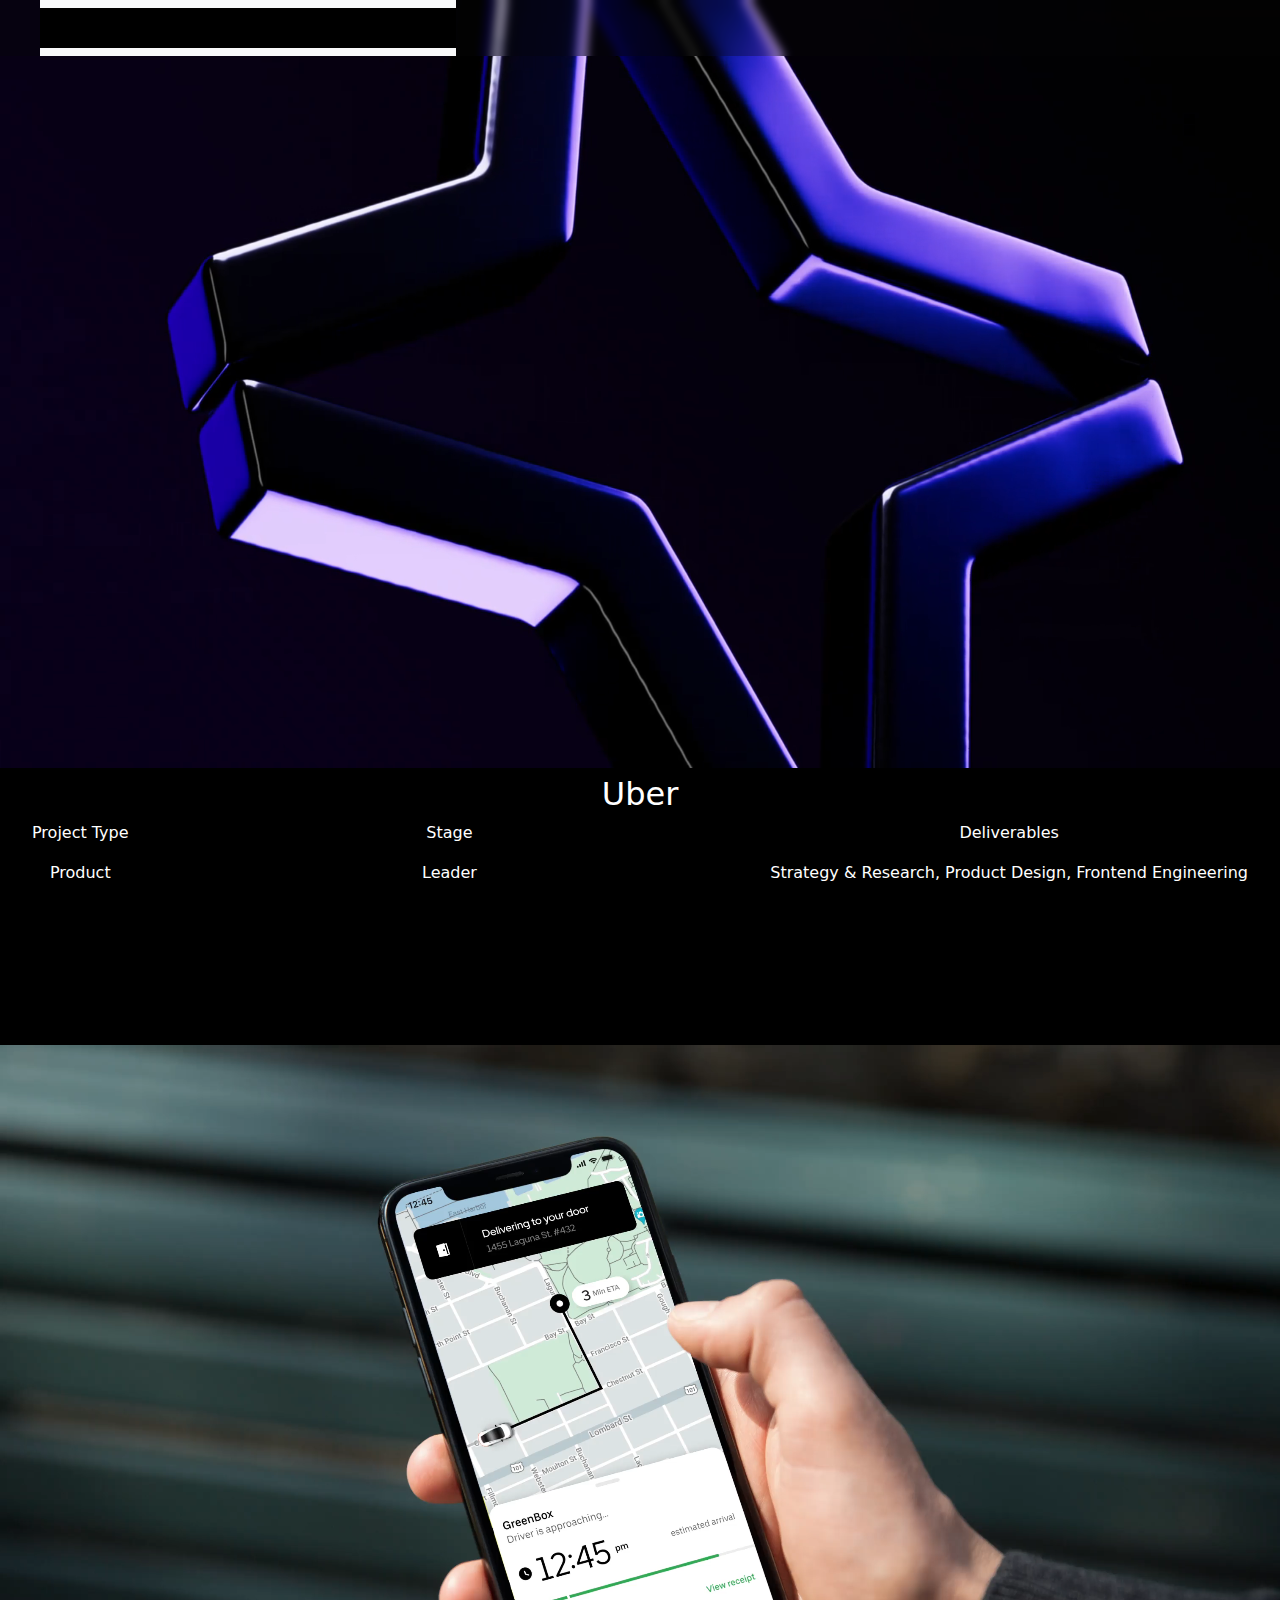
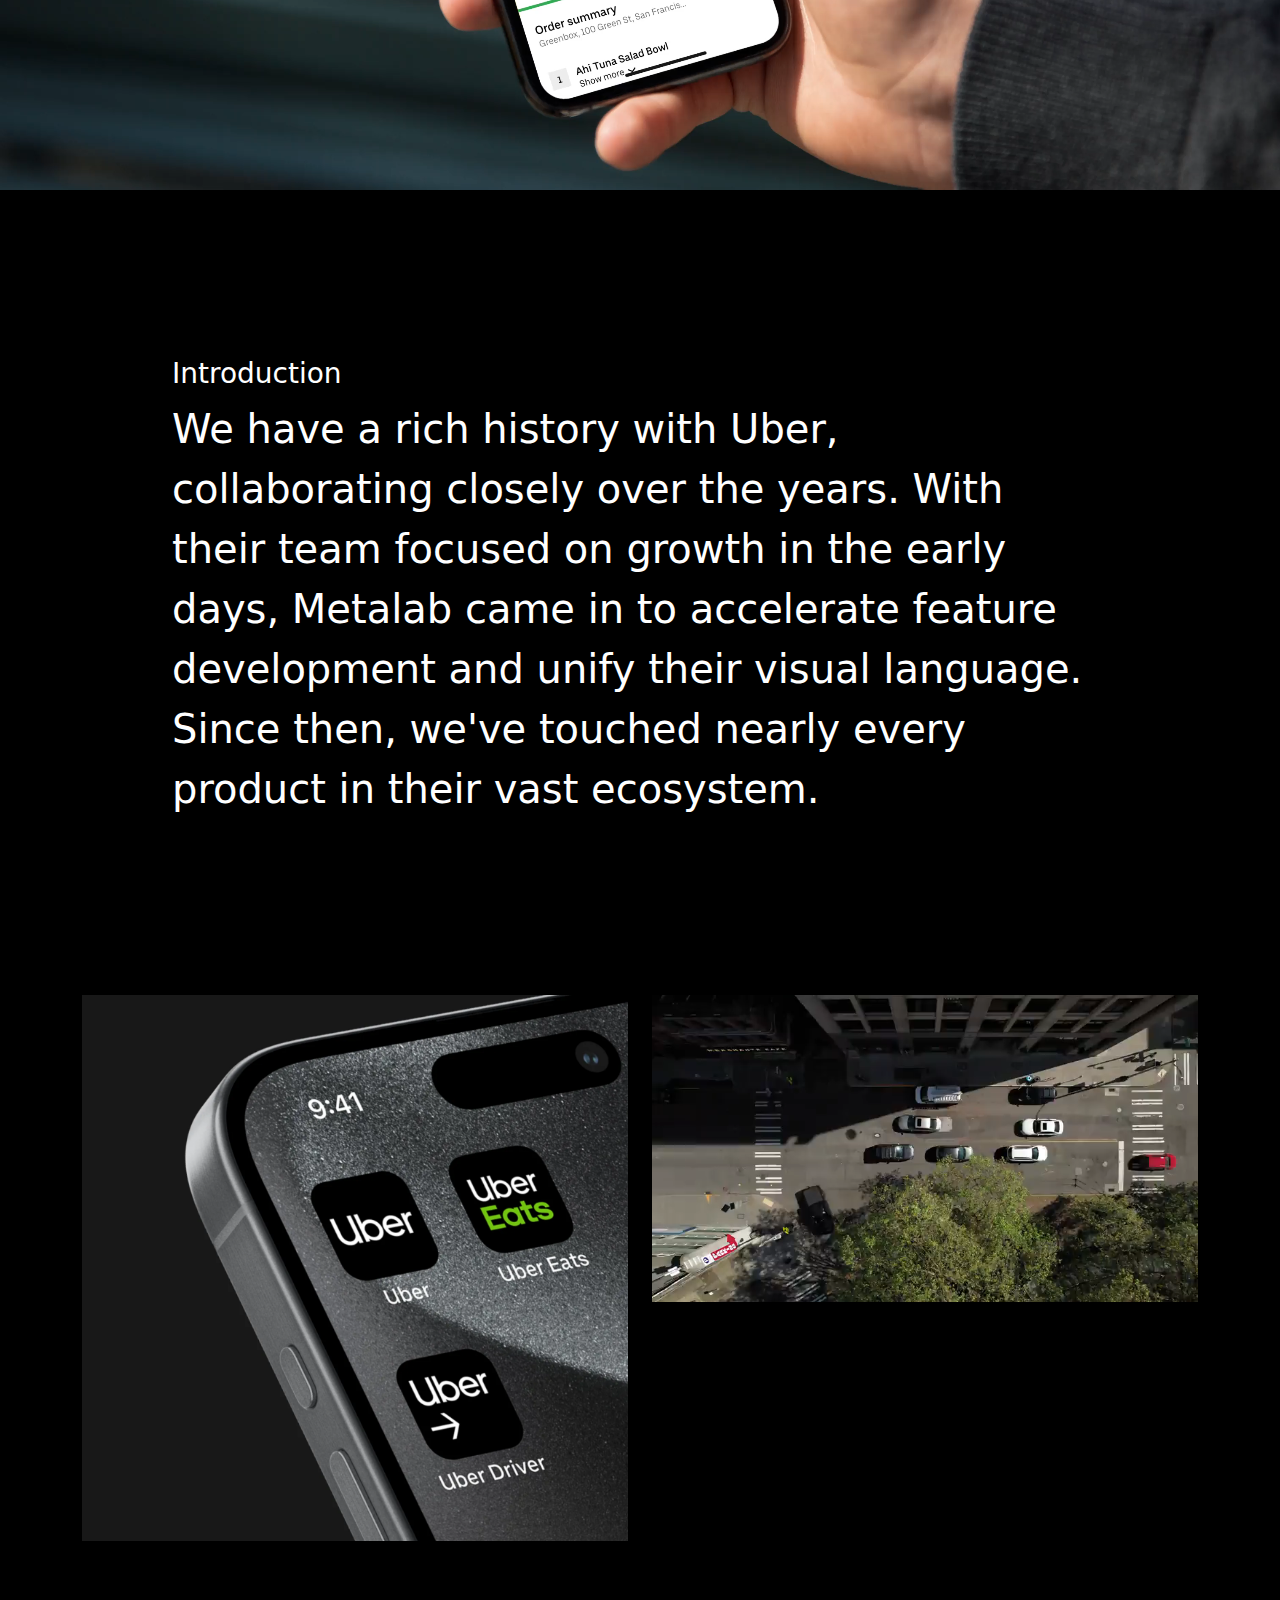
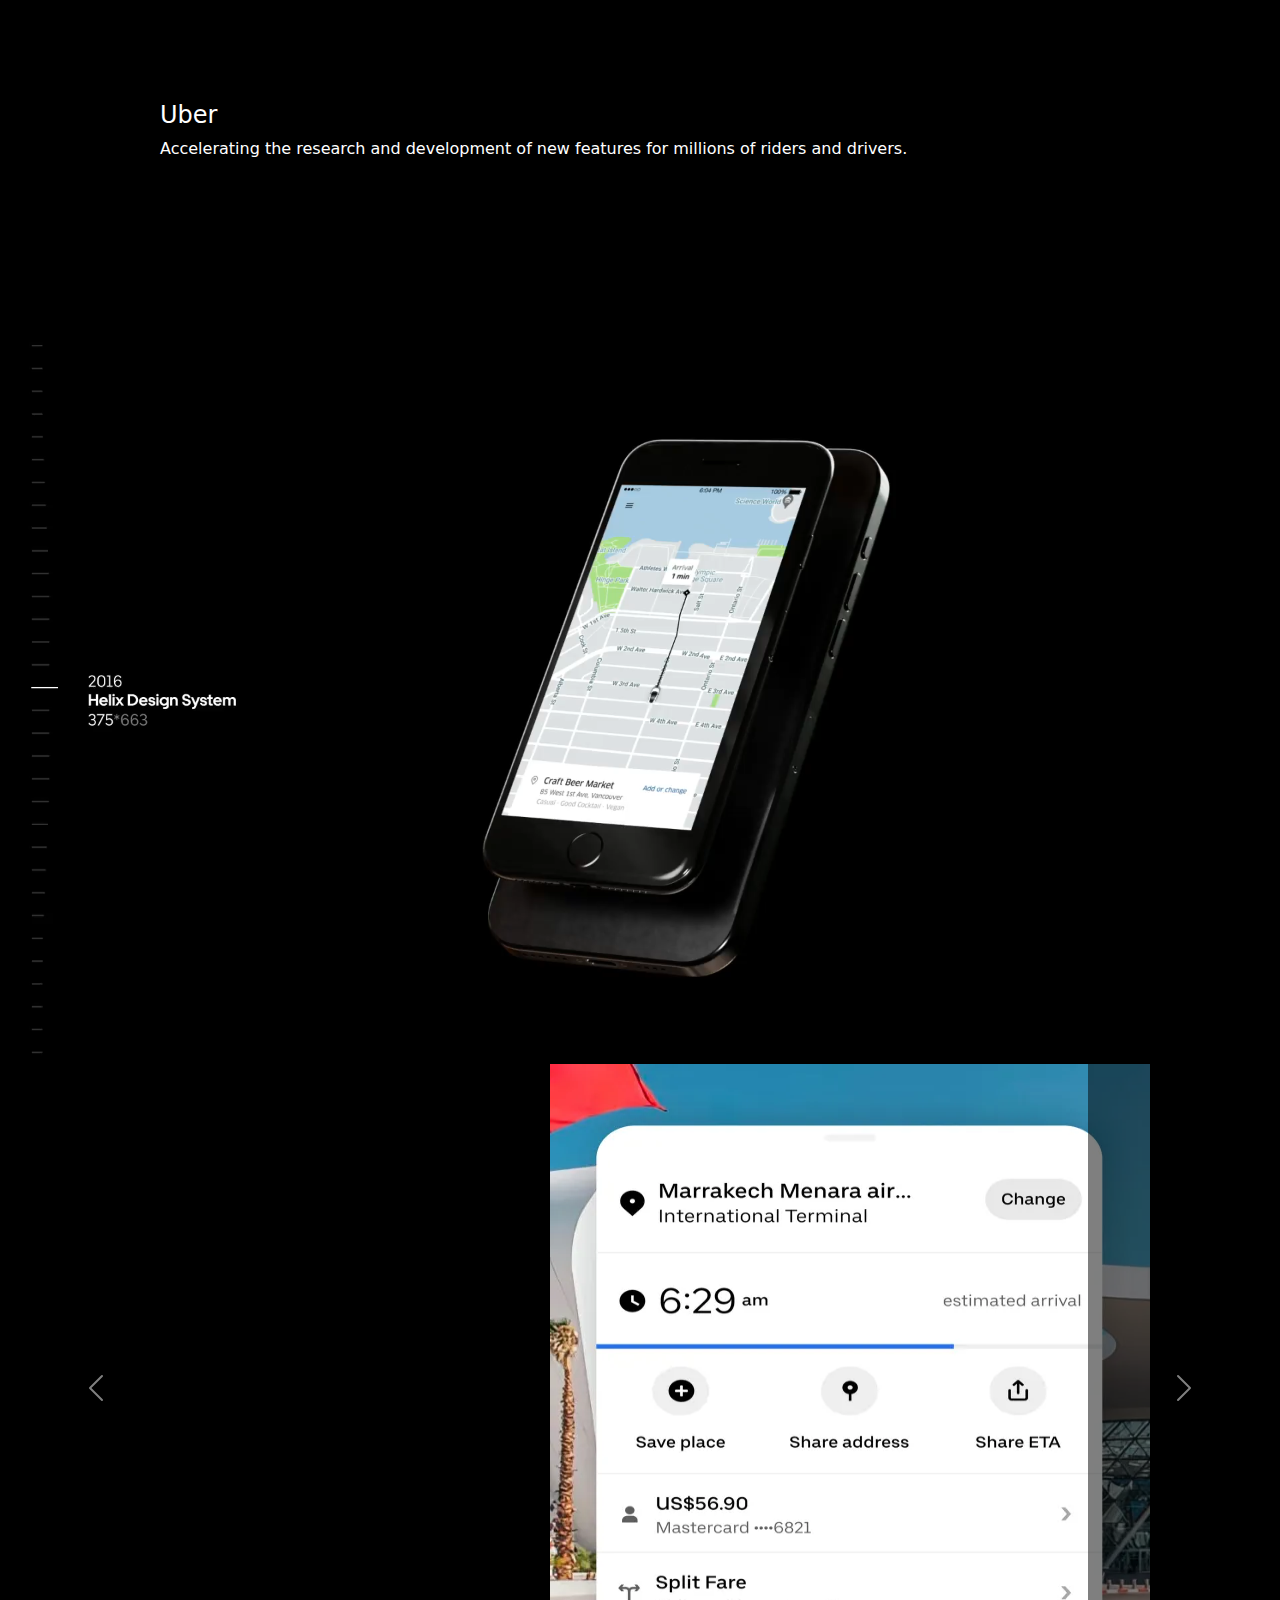
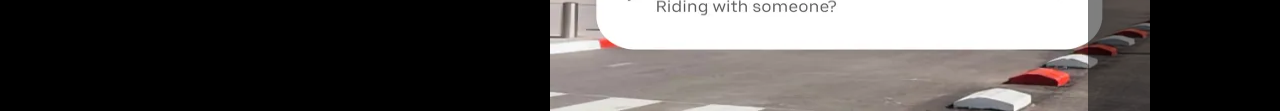
==== index.html @ 2b632de5 "first commit" ====
<!doctype html>
<html lang="en">

<head>
    <meta charset="utf-8">
    <meta name="viewport" content="width=device-width, initial-scale=1">
    <title>Bootstrap demo</title>
    <link rel="stylesheet" href="./src/css/styles.css">
    <link rel="stylesheet" href="./src/css/index.css">
    <link href="https://cdn.jsdelivr.net/npm/bootstrap@5.3.3/dist/css/bootstrap.min.css" rel="stylesheet"
        integrity="sha384-QWTKZyjpPEjISv5WaRU9OFeRpok6YctnYmDr5pNlyT2bRjXh0JMhjY6hW+ALEwIH" crossorigin="anonymous">
</head>

<body>
    <!-- Header -->
    <header class="header">
        <nav class="navbar navbar-expand-lg bg-body-tertiary">
            <div class="container-fluid">
                <a class="navbar-brand" href="#">Navbar</a>
                <button class="navbar-toggler" type="button" data-bs-toggle="collapse" data-bs-target="#navbarNav"
                    aria-controls="navbarNav" aria-expanded="false" aria-label="Toggle navigation">
                    <span class="navbar-toggler-icon"></span>
                </button>
                <div class="collapse navbar-collapse" id="navbarNav">
                    <ul class="navbar-nav">
                        <li class="nav-item">
                            <a class="nav-link active" aria-current="page" href="#">Home</a>
                        </li>
                        <li class="nav-item">
                            <a class="nav-link" href="#video">Features</a>
                        </li>
                        <li class="nav-item">
                            <a class="nav-link" href="#">Pricing</a>
                        </li>
                        <li class="nav-item">
                            <a class="nav-link disabled" aria-disabled="true">Disabled</a>
                        </li>
                    </ul>
                </div>
            </div>
        </nav>
    </header>
    <!-- End Header -->

    <div class="">
        <video class="video" autoplay loop muted src="/src/public/ballon.mp4"></video>
    </div>

    <!-- Section 1 -->
    <section class="section1">
        <h2>Uber</h2>
        <div class="section1-subtitle">
            <div>
                <p>Project Type</p>
                <p>Product</p>
            </div>
            <div>
                <p>Stage</p>
                <p>Leader</p>
            </div>
            <div>
                <p>Deliverables</p>
                <p>Strategy & Research, Product Design, Frontend Engineering</p>
            </div>
        </div>
    </section>
    <!-- End Section 1 -->


    <div class="">
        <video class="video" autoplay loop muted src="./src/public/uber_header.mp4"></video>
    </div>

    <!-- Section 2 -->
    <section class="section2">
        <div class="section2-first scroll-reveal container">
            <h3><span>Introduction</span></h3>
            <p>
                <span>
                    We have a rich history with Uber, collaborating closely over the
                    years. With their team focused on growth in the early days,
                    Metalab came in to accelerate feature development and unify their
                    visual language. Since then, we've touched nearly every product in
                    their vast ecosystem.
                </span>
            </p>
        </div>
    </section>
    <!-- End Section 2 -->

    <!-- Section 3 -->
    <div class="container text-center">
        <div class="row">
            <div class="col">
                <img class="section3-image" src="./src/public/uber1.webp" alt="uber" />
            </div>
            <div class="col">
                <video class="section3-video" autoplay loop muted src="./src/public/uber_street.mp4"></video>
            </div>
        </div>
    </div>
    <!-- End Section 3 -->

    <!-- Section 4 -->
    <section class="section4">
        <div>
            <h4><span>Uber</span></h4>
            <p><span>Accelerating the research and development of new features for millions of riders and
                    drivers.</span></p>
        </div>
    </section>
    <!-- End Section 4 -->

    <div id="video" class="">
        <video class="video" autoplay loop muted src="./src/public/uber_evolution_mobile.mp4"></video>

        <div id="carouselExampleAutoplaying" class="carousel slide" data-bs-ride="carousel">
            <div class="carousel-inner">
              <div class="carousel-item active">
                <img src="./src/public/carrusel1.webp" class="d-block w-20 carousel-test" alt="...">
              </div>
              <div class="carousel-item">
                <img src="./src/public/carrusel2.webp" class="d-block w-20 carousel-test" alt="...">
              </div>
            </div>
            <button class="carousel-control-prev" type="button" data-bs-target="#carouselExampleAutoplaying" data-bs-slide="prev">
              <span class="carousel-control-prev-icon" aria-hidden="true"></span>
              <span class="visually-hidden">Previous</span>
            </button>
            <button class="carousel-control-next" type="button" data-bs-target="#carouselExampleAutoplaying" data-bs-slide="next">
              <span class="carousel-control-next-icon" aria-hidden="true"></span>
              <span class="visually-hidden">Next</span>
            </button>
          </div>

        <!-- script -->
        <script src="https://cdn.jsdelivr.net/npm/bootstrap@5.3.3/dist/js/bootstrap.bundle.min.js"
            integrity="sha384-YvpcrYf0tY3lHB60NNkmXc5s9fDVZLESaAA55NDzOxhy9GkcIdslK1eN7N6jIeHz"
            crossorigin="anonymous"></script>
</body>

</html>
---- src/css/styles.css ----
body {
  background-color: black;
}

* {
  margin: 0;
  padding: 0;
  box-sizing: border-box;
  background-color: black !important;

}

input[type="text"],
input[type="email"],
input[type="password"],
textarea {
  border: none;
  outline: none;
  background-color: transparent;
}

a {
  text-decoration: none;
  color: white;
}

ul,
ol {
  list-style: none;
  padding: 0;
  margin: 0;
}

ol {
  list-style-type: none;
}

h3,
p,
div {
  margin: 0px;
  padding: 0px;
}
---- src/css/index.css ----
.video-container {
  position: absolute;
  top: 0;
  left: 0;
  width: 100%;
  height: 100%;
  overflow: hidden;
  z-index: 0;
  background: linear-gradient(to bottom, rgba(0, 0, 0, 0.9), rgba(0, 0, 0, 1));
}

.video {
  width: 100%;
  height: 100%;
  object-fit: cover;
}

.header {
  display: flex;
  align-items: center;
  width: 100%;
  justify-content: space-between;
  top: 0px;
  padding-left: 2.5rem;
  padding-right: 2.5rem;
  position: fixed;
  z-index: 2;
  backdrop-filter: blur(5px);
  background-color: rgba(7, 7, 7, 0.293) !important;

}

.section1 {
  background-color: #000;
  color: #fff;
  text-align: center;
  height: 30vh;
}

.section1-subtitle {
  display: flex;
  flex-direction: row;
  justify-content: space-between;
  padding-left: 2rem;
  padding-right: 2rem;
}

.section2 {
  background-color: #000;
  color: white;
  padding: 10rem;
}

.section2-first {
  flex-direction: column;
  display: flex;
}

.section2-title {
  display: flex;
}

.section2 p {
  font-size: 2.5rem;
}

.section3-image {
  width: 100%;
  object-fit: cover;
}

.section3-video {
  width: 100%;
  object-fit: cover;
}

.section4 {
  background-color: #000;
  color: white;
  padding: 10rem;
}

.carousel-center {
  margin-left: 300px;
  margin-right: 300px;
}

.carousel-test {
  padding-left: 550px;
  aspect-ratio: 16 / 9;
}
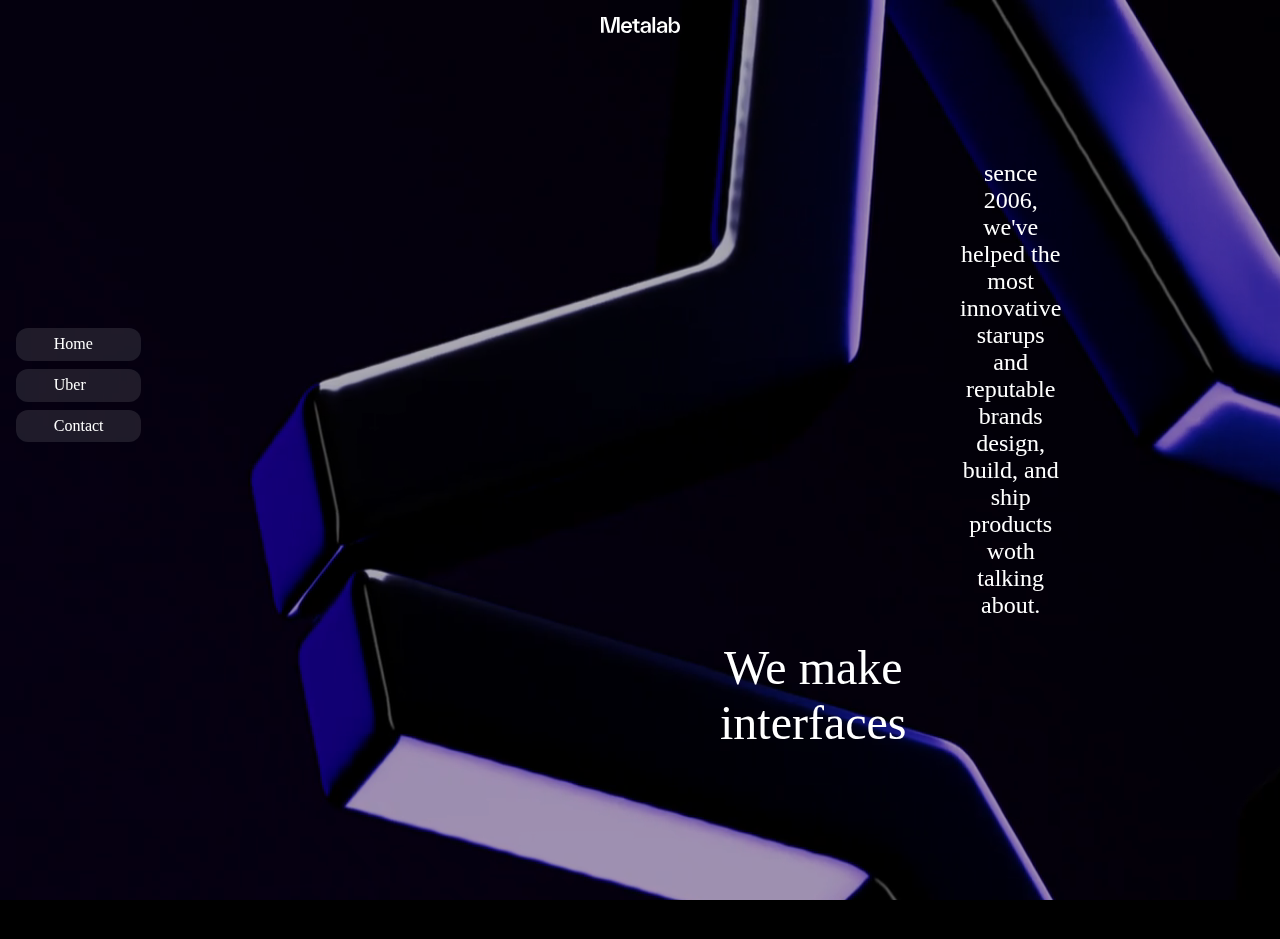
==== commit 1f73052f: "animations and transitions on the home page" ====
--- a/index.html
+++ b/index.html
@@ -7,136 +7,66 @@
     <title>Bootstrap demo</title>
     <link rel="stylesheet" href="./src/css/styles.css">
     <link rel="stylesheet" href="./src/css/index.css">
-    <link href="https://cdn.jsdelivr.net/npm/bootstrap@5.3.3/dist/css/bootstrap.min.css" rel="stylesheet"
-        integrity="sha384-QWTKZyjpPEjISv5WaRU9OFeRpok6YctnYmDr5pNlyT2bRjXh0JMhjY6hW+ALEwIH" crossorigin="anonymous">
+
 </head>
 
 <body>
-    <!-- Header -->
+
     <header class="header">
-        <nav class="navbar navbar-expand-lg bg-body-tertiary">
-            <div class="container-fluid">
-                <a class="navbar-brand" href="#">Navbar</a>
-                <button class="navbar-toggler" type="button" data-bs-toggle="collapse" data-bs-target="#navbarNav"
-                    aria-controls="navbarNav" aria-expanded="false" aria-label="Toggle navigation">
-                    <span class="navbar-toggler-icon"></span>
-                </button>
-                <div class="collapse navbar-collapse" id="navbarNav">
-                    <ul class="navbar-nav">
-                        <li class="nav-item">
-                            <a class="nav-link active" aria-current="page" href="#">Home</a>
-                        </li>
-                        <li class="nav-item">
-                            <a class="nav-link" href="#video">Features</a>
-                        </li>
-                        <li class="nav-item">
-                            <a class="nav-link" href="#">Pricing</a>
-                        </li>
-                        <li class="nav-item">
-                            <a class="nav-link disabled" aria-disabled="true">Disabled</a>
-                        </li>
-                    </ul>
-                </div>
-            </div>
+        <nav class="mynavbar cursor">
+            <ul>
+                <li><a href="#">Home</a></li>
+                <li onmouseover="mostrarFondo()" onmouseout="ocultarFondo()"><a href="uber.html">Uber</a></li>
+                <li><a href="contact.html">Contact</a></li>
+            </ul>
         </nav>
     </header>
-    <!-- End Header -->
 
-    <div class="">
-        <video class="video" autoplay loop muted src="/src/public/ballon.mp4"></video>
+    <div class="logo">
+        <img src="./src/public/logo.svg" />
     </div>
 
-    <!-- Section 1 -->
-    <section class="section1">
-        <h2>Uber</h2>
-        <div class="section1-subtitle">
-            <div>
-                <p>Project Type</p>
-                <p>Product</p>
-            </div>
-            <div>
-                <p>Stage</p>
-                <p>Leader</p>
-            </div>
-            <div>
-                <p>Deliverables</p>
-                <p>Strategy & Research, Product Design, Frontend Engineering</p>
-            </div>
-        </div>
-    </section>
-    <!-- End Section 1 -->
+    <img class="background fondo" id="fondo" src="./src/public/map.webp" alt="">
+
+    <div class="vhContainer uberMenu">
+        <h1 class="menu_title">Uber</h1>
+    </div>
+
+    <div class="vhContainer uberMenu">
+        <p class="menu_desc1">Product Design, Engineering <h1/>
+    </div>
+
+    <div class="vhContainer uberMenu">
+        <img class="menu_image" src="./src/public/uber_menu.webp" alt="uber menu">
+    </div>
+
+    <div class="content uberMenu">
+        <p class="content_menu_desc1">A long term parthnership </p>
+    </div>
+
+    <div class="content menu">
+        <p class="content_desc">sence 2006, we've helped the most innovative starups and reputable brands design, build,
+            and ship
+            products
+            woth
+            talking about.</p>
+    </div>
+
+    <div class="content menu">
+        <p class="content_title">We make <span>interfaces</span></p>
+    </div>
+
+    <div class="video_container">
+        <video class="" autoplay loop muted src="./src/public/ballon.mp4">
+    </div>
 
 
-    <div class="">
-        <video class="video" autoplay loop muted src="./src/public/uber_header.mp4"></video>
-    </div>
 
-    <!-- Section 2 -->
-    <section class="section2">
-        <div class="section2-first scroll-reveal container">
-            <h3><span>Introduction</span></h3>
-            <p>
-                <span>
-                    We have a rich history with Uber, collaborating closely over the
-                    years. With their team focused on growth in the early days,
-                    Metalab came in to accelerate feature development and unify their
-                    visual language. Since then, we've touched nearly every product in
-                    their vast ecosystem.
-                </span>
-            </p>
-        </div>
-    </section>
-    <!-- End Section 2 -->
-
-    <!-- Section 3 -->
-    <div class="container text-center">
-        <div class="row">
-            <div class="col">
-                <img class="section3-image" src="./src/public/uber1.webp" alt="uber" />
-            </div>
-            <div class="col">
-                <video class="section3-video" autoplay loop muted src="./src/public/uber_street.mp4"></video>
-            </div>
-        </div>
-    </div>
-    <!-- End Section 3 -->
-
-    <!-- Section 4 -->
-    <section class="section4">
-        <div>
-            <h4><span>Uber</span></h4>
-            <p><span>Accelerating the research and development of new features for millions of riders and
-                    drivers.</span></p>
-        </div>
-    </section>
-    <!-- End Section 4 -->
-
-    <div id="video" class="">
-        <video class="video" autoplay loop muted src="./src/public/uber_evolution_mobile.mp4"></video>
-
-        <div id="carouselExampleAutoplaying" class="carousel slide" data-bs-ride="carousel">
-            <div class="carousel-inner">
-              <div class="carousel-item active">
-                <img src="./src/public/carrusel1.webp" class="d-block w-20 carousel-test" alt="...">
-              </div>
-              <div class="carousel-item">
-                <img src="./src/public/carrusel2.webp" class="d-block w-20 carousel-test" alt="...">
-              </div>
-            </div>
-            <button class="carousel-control-prev" type="button" data-bs-target="#carouselExampleAutoplaying" data-bs-slide="prev">
-              <span class="carousel-control-prev-icon" aria-hidden="true"></span>
-              <span class="visually-hidden">Previous</span>
-            </button>
-            <button class="carousel-control-next" type="button" data-bs-target="#carouselExampleAutoplaying" data-bs-slide="next">
-              <span class="carousel-control-next-icon" aria-hidden="true"></span>
-              <span class="visually-hidden">Next</span>
-            </button>
-          </div>
-
-        <!-- script -->
-        <script src="https://cdn.jsdelivr.net/npm/bootstrap@5.3.3/dist/js/bootstrap.bundle.min.js"
-            integrity="sha384-YvpcrYf0tY3lHB60NNkmXc5s9fDVZLESaAA55NDzOxhy9GkcIdslK1eN7N6jIeHz"
-            crossorigin="anonymous"></script>
+    <!-- script -->
+    <script src="./src/js/index.js"></script>
+    <script src="https://cdn.jsdelivr.net/npm/bootstrap@5.3.3/dist/js/bootstrap.bundle.min.js"
+        integrity="sha384-YvpcrYf0tY3lHB60NNkmXc5s9fDVZLESaAA55NDzOxhy9GkcIdslK1eN7N6jIeHz"
+        crossorigin="anonymous"></script>
 </body>
 
 </html>--- a/src/css/styles.css
+++ b/src/css/styles.css
@@ -1,12 +1,10 @@
 body {
   background-color: black;
 }
-
 * {
   margin: 0;
   padding: 0;
   box-sizing: border-box;
-  background-color: black !important;
 
 }
 
@@ -22,6 +20,11 @@
 a {
   text-decoration: none;
   color: white;
+}
+
+li > a {
+    text-decoration: none;
+    color: white;
 }
 
 ul,
--- a/src/css/index.css
+++ b/src/css/index.css
@@ -1,91 +1,166 @@
-.video-container {
-  position: absolute;
-  top: 0;
-  left: 0;
-  width: 100%;
-  height: 100%;
-  overflow: hidden;
-  z-index: 0;
-  background: linear-gradient(to bottom, rgba(0, 0, 0, 0.9), rgba(0, 0, 0, 1));
+#body {
+    cursor: url('../public/cursor.png'), auto;
+}
+.video_container {
+    display: block;
+    top: 0;
+    left: 0;
+    width: 100%;
+    height: 100vh;
+    overflow: hidden;
+    z-index: 0;
+    background: linear-gradient(to bottom, rgba(0, 0, 0, 0.9), black);
 }
 
-.video {
-  width: 100%;
-  height: 100%;
-  object-fit: cover;
+.video_container video {
+    opacity: 0.7;
+}
+
+.content {
+    display: block;
+    position: absolute;
+    z-index: 10;
+    color: white;
+    text-align: center;
+}
+
+.content_desc {
+    font-size: 1.5rem;
+    padding: 10rem 15rem 20rem 60rem;
+}
+
+.content_title {
+    font-size: 3rem;
+    padding: 40rem 35rem 0rem 45rem;
+}
+
+.content_menu_title {
+    font-size: 3rem;
+    padding: 40rem 35rem 0rem 45rem;
+}
+
+.vhContainer {
+    width: 100%;
+    height: 100%;
+}
+
+.vhContainer .menu_title {
+    position: absolute;
+    font-size: 4rem;
+    bottom: 20rem;
+    left: 25rem;
+}
+
+
+.vhContainer .menu_desc1 {
+    position: absolute;
+    font-size: 1.2rem;
+    bottom: 20rem;
+    right: 32rem;
+}
+
+.vhContainer .menu_image {
+    width: 24rem;
+    height: 32rem;
+    object-fit: cover;
+    position: absolute;
+    z-index: 10;
+    bottom: 4rem;
+    right: 6rem;
+}
+
+.content_menu_desc1 {
+    font-size: 1.5rem;
+    padding: 10rem 15rem 20rem 60rem;
 }
 
 .header {
-  display: flex;
-  align-items: center;
-  width: 100%;
-  justify-content: space-between;
-  top: 0px;
-  padding-left: 2.5rem;
-  padding-right: 2.5rem;
-  position: fixed;
-  z-index: 2;
-  backdrop-filter: blur(5px);
-  background-color: rgba(7, 7, 7, 0.293) !important;
+    margin-top: 20rem;
+    z-index: 100;
+    position: absolute;
+}
+
+.mynavbar {
+    display: flex;
+    margin-left: 1rem;
+}
+
+.mynavbar>ul {
+    flex-direction: column;
+    display: flex;
+}
+
+.mynavbar>ul>li {
+    backdrop-filter: blur(10px);
+    background: rgba(255, 255, 255, 0.106);
+    border-radius: 12px;
+    margin-top: 0.5rem;
+    border: solid 1px transparent;
+    transition: border 1s ease;
+}
+
+.mynavbar>ul>li:hover {
+    background-color: transparent;
+    border-color: white;
+}
+
+.mynavbar>ul>li>a {
+    padding: 0.4rem 2.3rem 0.4rem;
+    display: flex;
+    text-align: left;
+}
+
+.logo {
+    display: flex;
+    position: absolute;
+    justify-content: center;
+    width: 100%;
+    margin-top: 1rem;
+    z-index: 2;
+}
+
+.background {
+    display: none;
+    position: absolute;
+    z-index: 1;
+    top: 0;
+    left: 0;
+    width: 100%;
+    height: 100%;
+    transition: opacity 1s ease;
+}
+
+.mostrar {
+    animation: fade-out 0.5s forwards;
+    display: block;
+}
+
+@keyframes fade-out {
+    from {
+        opacity: 0;
+        transform: rotate(10deg) translateX(180px);;
+    }
+    to {
+        opacity: 1;
+    }
+}
+
+.menu {
+    display: block;
+}
+
+.menu-hiden {
+    display: none;
+}
+
+.uberMenu {
+    display: none;
 
 }
 
-.section1 {
-  background-color: #000;
-  color: #fff;
-  text-align: center;
-  height: 30vh;
-}
-
-.section1-subtitle {
-  display: flex;
-  flex-direction: row;
-  justify-content: space-between;
-  padding-left: 2rem;
-  padding-right: 2rem;
-}
-
-.section2 {
-  background-color: #000;
-  color: white;
-  padding: 10rem;
-}
-
-.section2-first {
-  flex-direction: column;
-  display: flex;
-}
-
-.section2-title {
-  display: flex;
-}
-
-.section2 p {
-  font-size: 2.5rem;
-}
-
-.section3-image {
-  width: 100%;
-  object-fit: cover;
-}
-
-.section3-video {
-  width: 100%;
-  object-fit: cover;
-}
-
-.section4 {
-  background-color: #000;
-  color: white;
-  padding: 10rem;
-}
-
-.carousel-center {
-  margin-left: 300px;
-  margin-right: 300px;
-}
-
-.carousel-test {
-  padding-left: 550px;
-  aspect-ratio: 16 / 9;
+.uberMenu-show {
+    color: white;
+    display: block;
+    position: absolute;
+    z-index: 2;
 }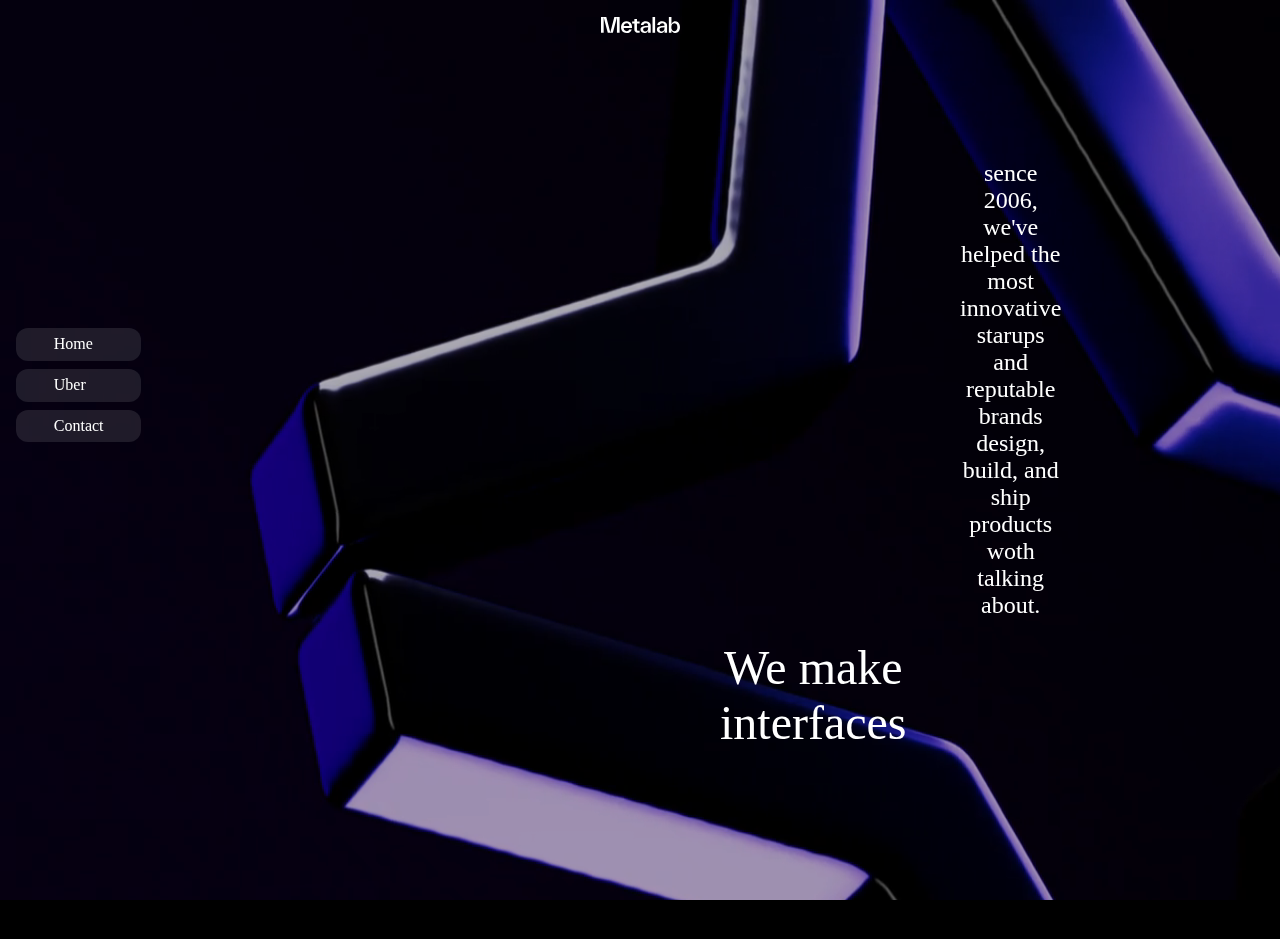
==== commit 78dbf896: "the navbar was corrected" ====
--- a/index.html
+++ b/index.html
@@ -10,7 +10,7 @@
 
 </head>
 
-<body>
+<body class="body">
 
     <header class="header">
         <nav class="mynavbar cursor">
--- a/src/css/styles.css
+++ b/src/css/styles.css
@@ -1,6 +1,7 @@
 body {
   background-color: black;
 }
+
 * {
   margin: 0;
   padding: 0;
@@ -22,9 +23,9 @@
   color: white;
 }
 
-li > a {
-    text-decoration: none;
-    color: white;
+li>a {
+  text-decoration: none;
+  color: white;
 }
 
 ul,
@@ -43,4 +44,22 @@
 div {
   margin: 0px;
   padding: 0px;
+}
+
+.logo {
+  display: flex;
+  position: absolute;
+  justify-content: center;
+  width: 100%;
+  margin-top: 1rem;
+  z-index: 2;
+}
+
+.card {
+  background-color: black !important;
+  color: white !important;
+}
+
+.mynavbar>li>a {
+  color: white !important;
 }--- a/src/css/index.css
+++ b/src/css/index.css
@@ -1,5 +1,7 @@
-#body {
-    cursor: url('../public/cursor.png'), auto;
+.body {
+    /* cursor: url('../public/cursor.png'),
+    auto; */
+    cursor: crosshair;
 }
 .video_container {
     display: block;
@@ -110,15 +112,6 @@
     text-align: left;
 }
 
-.logo {
-    display: flex;
-    position: absolute;
-    justify-content: center;
-    width: 100%;
-    margin-top: 1rem;
-    z-index: 2;
-}
-
 .background {
     display: none;
     position: absolute;
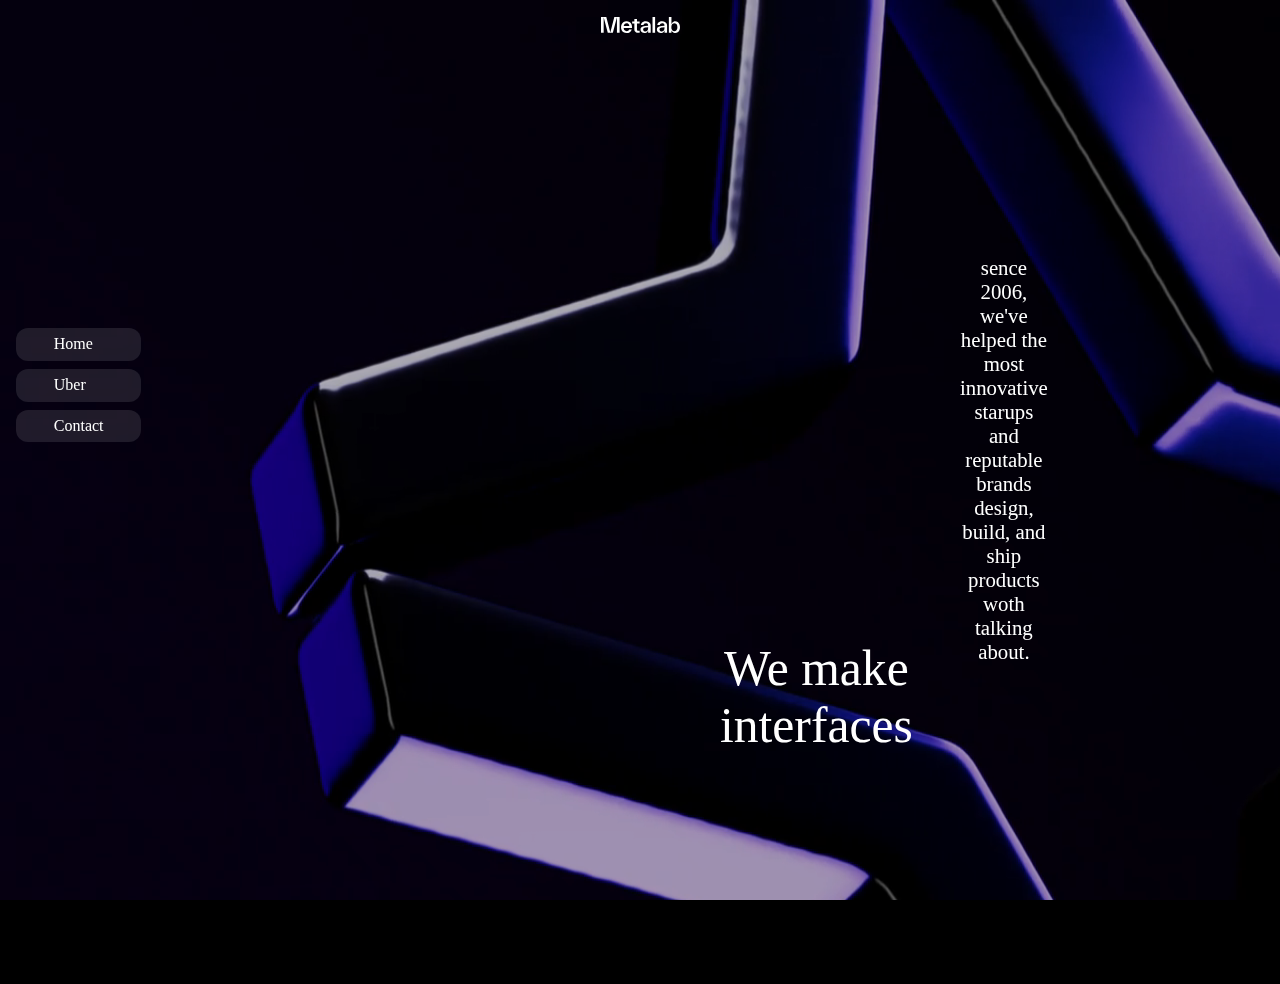
==== commit ce23e617: "adding footer and setting parameters" ====
--- a/index.html
+++ b/index.html
@@ -4,7 +4,7 @@
 <head>
     <meta charset="utf-8">
     <meta name="viewport" content="width=device-width, initial-scale=1">
-    <title>Bootstrap demo</title>
+    <title>Metalab</title>
     <link rel="stylesheet" href="./src/css/styles.css">
     <link rel="stylesheet" href="./src/css/index.css">
 
@@ -33,7 +33,8 @@
     </div>
 
     <div class="vhContainer uberMenu">
-        <p class="menu_desc1">Product Design, Engineering <h1/>
+        <p class="menu_desc1">Product Design, Engineering
+            <h1 />
     </div>
 
     <div class="vhContainer uberMenu">
@@ -41,7 +42,7 @@
     </div>
 
     <div class="content uberMenu">
-        <p class="content_menu_desc1">A long term parthnership </p>
+        <p class="content_menu_desc1">A long term partnership spanning across virtuality every product experience</p>
     </div>
 
     <div class="content menu">
--- a/src/css/styles.css
+++ b/src/css/styles.css
@@ -62,4 +62,64 @@
 
 .mynavbar>li>a {
   color: white !important;
-}+}
+
+@keyframes show {
+  from {
+      opacity: 0;
+      scale: 25%;
+  }
+
+  to {
+      opacity: 1;
+      scale: 100%;
+  }   
+}
+
+.show {
+  width: 80%;
+  view-timeline-name: --image;
+  view-timeline-axis: block;
+
+  animation-timeline: --image;
+  animation-name: show;
+
+  animation-range: entry 25% cover 50%;
+  animation-fill-mode: both;
+}
+
+@keyframes show2 {
+  from {
+      opacity: 0;
+      padding-right: 500px;
+  }
+
+  to {
+      opacity: 1;
+      padding-right: 0px;
+  }   
+}
+
+.show2 {
+  width: 80%;
+  view-timeline-name: --text;
+  view-timeline-axis: block;
+
+  animation-timeline: --text;
+  animation-name: show2;
+
+  animation-range: entry 50% cover 65%;
+  animation-fill-mode: both;
+}
+
+footer {
+  display: flex;
+  justify-content: center;
+  align-items: center;
+  background: black;
+  height: 6rem;
+}
+
+footer>p>span{
+  color: rgb(142, 142, 142)
+}
--- a/src/css/index.css
+++ b/src/css/index.css
@@ -3,6 +3,7 @@
     auto; */
     cursor: crosshair;
 }
+
 .video_container {
     display: block;
     top: 0;
@@ -27,12 +28,12 @@
 }
 
 .content_desc {
-    font-size: 1.5rem;
-    padding: 10rem 15rem 20rem 60rem;
+    font-size: 1.3rem;
+    padding: 16rem 15rem 20rem 60rem;
 }
 
 .content_title {
-    font-size: 3rem;
+    font-size: 3.1rem;
     padding: 40rem 35rem 0rem 45rem;
 }
 
@@ -72,8 +73,8 @@
 }
 
 .content_menu_desc1 {
-    font-size: 1.5rem;
-    padding: 10rem 15rem 20rem 60rem;
+    font-size: 1.1rem;
+    padding: 10rem 35rem 20rem 42rem;
 }
 
 .header {
@@ -131,8 +132,10 @@
 @keyframes fade-out {
     from {
         opacity: 0;
-        transform: rotate(10deg) translateX(180px);;
+        transform: rotate(10deg) translateX(180px);
+        ;
     }
+
     to {
         opacity: 1;
     }
@@ -156,4 +159,18 @@
     display: block;
     position: absolute;
     z-index: 2;
+    animation: show 0.8s forwards;
+}
+
+@keyframes show {
+    from {
+        opacity: 0;
+        transform: translate3d(1.7rem, 1rem, 1rem);
+
+    }
+
+    to {
+        transform: translate3d(0rem, 0rem, 0rem);
+        opacity: 1;
+    }
 }